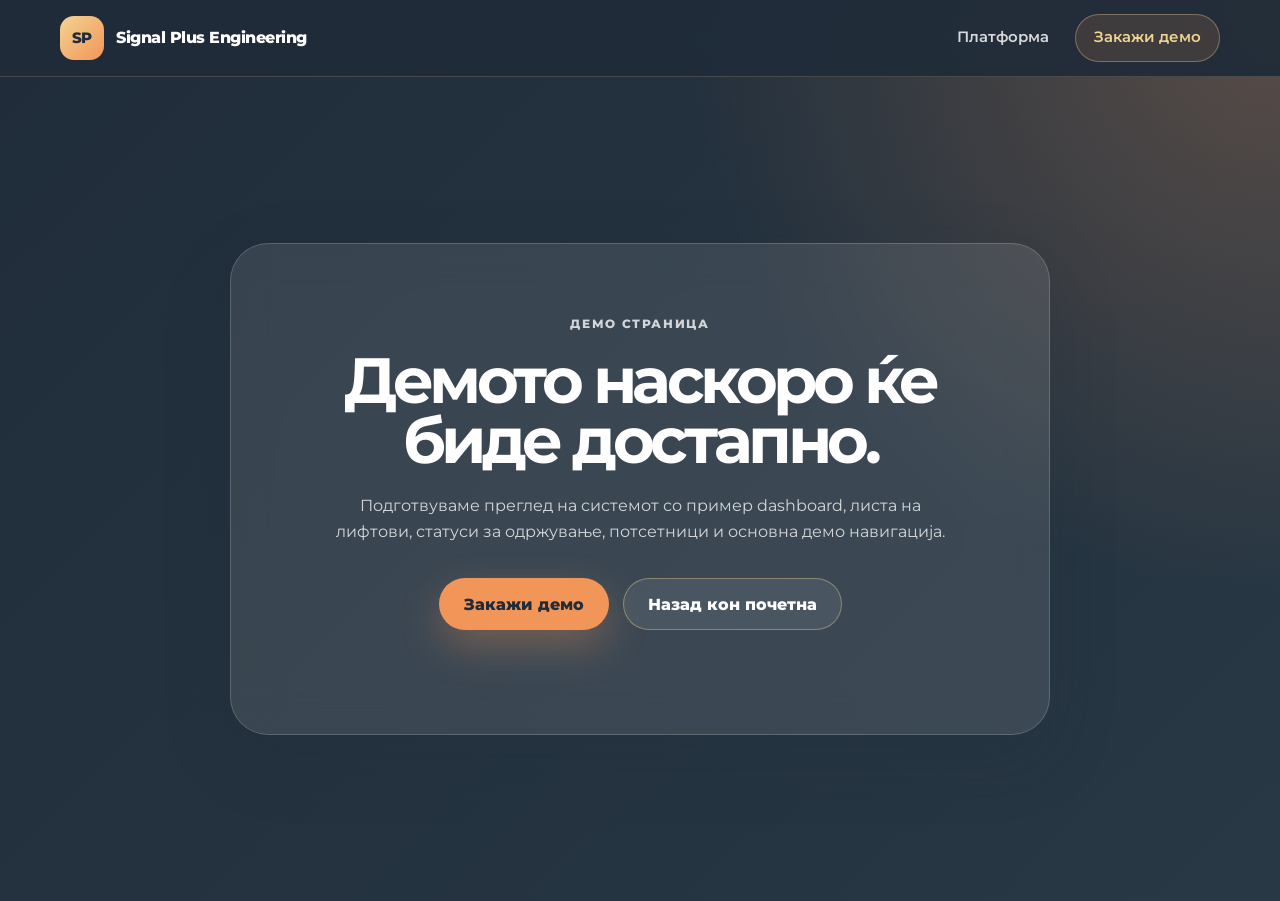
==== demo.html @ f6d77f13 "initial commit" ====
<!DOCTYPE html>
<html lang="mk">
<head>
  <meta charset="UTF-8" />
  <meta name="viewport" content="width=device-width, initial-scale=1.0" />
  <title>Демо | Signal Plus Engineering</title>
  <meta name="description" content="Демо страница за Signal Plus Engineering SaaS платформа за одржување на лифтови." />
  <link rel="preconnect" href="https://fonts.googleapis.com">
  <link rel="preconnect" href="https://fonts.gstatic.com" crossorigin>
  <link href="https://fonts.googleapis.com/css2?family=Montserrat:wght@400;500;600;700;800&display=swap" rel="stylesheet">
  <link rel="stylesheet" href="assets/css/style.css" />
</head>
<body class="demo-page">
  <header class="site-header">
    <nav class="navbar container">
      <a class="brand" href="index.html" aria-label="Signal Plus Engineering home">
        <span class="brand-mark">SP</span>
        <span class="brand-text">Signal Plus Engineering</span>
      </a>
      <div class="nav-menu static">
        <a href="index.html#platform">Платформа</a>
        <a href="index.html#contact" class="nav-cta">Закажи демо</a>
      </div>
    </nav>
  </header>

  <main class="coming-soon-wrap">
    <section class="coming-soon-card">
      <p class="eyebrow">Демо страница</p>
      <h1>Демото наскоро ќе биде достапно.</h1>
      <p>
        Подготвуваме преглед на системот со пример dashboard, листа на лифтови,
        статуси за одржување, потсетници и основна демо навигација.
      </p>
      <div class="hero-actions center-actions">
        <a class="btn btn-primary" href="index.html#contact">Закажи демо</a>
        <a class="btn btn-secondary" href="index.html">Назад кон почетна</a>
      </div>
    </section>
  </main>

  <script src="assets/js/main.js"></script>
</body>
</html>
---- assets/css/style.css ----
:root {
  --dark: #202C39;
  --navy: #283845;
  --sage: #B8B08D;
  --orange: #F29559;
  --cream: #F2D492;
  --white: #ffffff;
  --light: #f8f6ee;
  --muted: #eef0ea;
  --text: #26313c;
  --soft-shadow: 0 24px 70px rgba(32, 44, 57, 0.16);
  --radius-lg: 28px;
  --radius-md: 18px;
}

* {
  box-sizing: border-box;
}

html {
  scroll-behavior: smooth;
}

body {
  margin: 0;
  font-family: 'Montserrat', sans-serif;
  background: var(--light);
  color: var(--text);
  line-height: 1.6;
}

a {
  color: inherit;
  text-decoration: none;
}

.container {
  width: min(1160px, calc(100% - 40px));
  margin: 0 auto;
}

.section-padding {
  padding: 96px 0;
}

.site-header {
  position: sticky;
  top: 0;
  z-index: 50;
  background: rgba(32, 44, 57, 0.92);
  backdrop-filter: blur(18px);
  border-bottom: 1px solid rgba(242, 212, 146, 0.18);
}

.navbar {
  min-height: 76px;
  display: flex;
  align-items: center;
  justify-content: space-between;
  gap: 24px;
}

.brand {
  display: inline-flex;
  align-items: center;
  gap: 12px;
  color: var(--white);
  font-weight: 800;
  letter-spacing: -0.03em;
}

.brand-mark {
  width: 44px;
  height: 44px;
  display: grid;
  place-items: center;
  color: var(--dark);
  background: linear-gradient(135deg, var(--cream), var(--orange));
  border-radius: 14px;
  font-size: 0.95rem;
}

.nav-menu {
  display: flex;
  align-items: center;
  gap: 26px;
  color: rgba(255, 255, 255, 0.82);
  font-size: 0.92rem;
  font-weight: 600;
}

.nav-menu a:hover {
  color: var(--cream);
}

.nav-cta {
  padding: 11px 18px;
  border-radius: 999px;
  background: rgba(242, 149, 89, 0.14);
  color: var(--cream) !important;
  border: 1px solid rgba(242, 212, 146, 0.35);
}

.nav-toggle {
  display: none;
  background: transparent;
  border: 0;
  cursor: pointer;
}

.nav-toggle span {
  display: block;
  width: 26px;
  height: 2px;
  background: var(--white);
  margin: 6px 0;
}

.hero {
  position: relative;
  overflow: hidden;
  color: var(--white);
  background: radial-gradient(circle at top right, rgba(242, 149, 89, 0.38), transparent 34%), linear-gradient(135deg, var(--dark), var(--navy));
}

.hero-bg {
  position: absolute;
  inset: 0;
  opacity: 0.22;
  background-image:
    linear-gradient(rgba(242, 212, 146, 0.15) 1px, transparent 1px),
    linear-gradient(90deg, rgba(242, 212, 146, 0.15) 1px, transparent 1px);
  background-size: 54px 54px;
}

.hero-grid {
  position: relative;
  display: grid;
  grid-template-columns: 1.04fr 0.96fr;
  gap: 56px;
  align-items: center;
}

.eyebrow {
  margin: 0 0 16px;
  color: var(--cream);
  font-size: 0.78rem;
  font-weight: 800;
  text-transform: uppercase;
  letter-spacing: 0.13em;
}

.eyebrow.dark {
  color: var(--orange);
}

h1, h2, h3, p {
  margin-top: 0;
}

h1 {
  max-width: 780px;
  margin-bottom: 22px;
  font-size: clamp(2.7rem, 6vw, 5.7rem);
  line-height: 0.95;
  letter-spacing: -0.07em;
}

h2 {
  margin-bottom: 18px;
  color: var(--dark);
  font-size: clamp(2rem, 4vw, 3.6rem);
  line-height: 1.04;
  letter-spacing: -0.055em;
}

h3 {
  color: var(--dark);
  font-size: 1.25rem;
  line-height: 1.22;
}

.hero-lead {
  max-width: 650px;
  color: rgba(255, 255, 255, 0.82);
  font-size: 1.12rem;
}

.hero-actions {
  display: flex;
  flex-wrap: wrap;
  gap: 14px;
  margin: 34px 0;
}

.btn {
  display: inline-flex;
  align-items: center;
  justify-content: center;
  min-height: 52px;
  padding: 0 24px;
  border-radius: 999px;
  border: 1px solid transparent;
  font-weight: 800;
  cursor: pointer;
  transition: transform 0.2s ease, box-shadow 0.2s ease, background 0.2s ease;
}

.btn:hover {
  transform: translateY(-2px);
}

.btn-primary {
  background: var(--orange);
  color: var(--dark);
  box-shadow: 0 16px 40px rgba(242, 149, 89, 0.32);
}

.btn-secondary {
  color: var(--white);
  border-color: rgba(242, 212, 146, 0.38);
  background: rgba(255, 255, 255, 0.08);
}

.hero-stats {
  display: grid;
  grid-template-columns: repeat(3, 1fr);
  gap: 14px;
  max-width: 690px;
}

.hero-stats div {
  padding: 20px;
  border-radius: var(--radius-md);
  background: rgba(255, 255, 255, 0.08);
  border: 1px solid rgba(255, 255, 255, 0.12);
}

.hero-stats strong {
  display: block;
  font-size: 1.65rem;
  color: var(--cream);
}

.hero-stats span {
  color: rgba(255, 255, 255, 0.72);
  font-size: 0.88rem;
}

.hero-panel {
  padding: 22px;
  border-radius: 34px;
  background: rgba(255, 255, 255, 0.11);
  border: 1px solid rgba(255, 255, 255, 0.18);
  box-shadow: var(--soft-shadow);
  backdrop-filter: blur(20px);
}

.panel-topbar {
  display: flex;
  gap: 8px;
  margin-bottom: 20px;
}

.panel-topbar span {
  width: 11px;
  height: 11px;
  border-radius: 50%;
  background: var(--cream);
  opacity: 0.8;
}

.dashboard-row {
  display: grid;
  grid-template-columns: 1fr 1fr;
  gap: 14px;
}

.dashboard-card {
  padding: 22px;
  border-radius: 24px;
  color: var(--dark);
  background: rgba(255, 255, 255, 0.92);
}

.dashboard-card.large {
  display: flex;
  justify-content: space-between;
  gap: 20px;
  align-items: center;
  margin-bottom: 14px;
  background: linear-gradient(135deg, var(--cream), #fff3ca);
}

.dashboard-card p,
.dashboard-card span {
  margin: 0;
  color: rgba(32, 44, 57, 0.68);
  font-size: 0.86rem;
  font-weight: 600;
}

.dashboard-card h3 {
  margin: 8px 0 0;
  font-size: 2.4rem;
}

.status-pill {
  padding: 8px 12px;
  border-radius: 999px;
  font-size: 0.76rem;
  font-weight: 800;
}

.status-pill.good {
  color: var(--dark);
  background: rgba(184, 176, 141, 0.5);
}

.warning-card {
  background: #fff7eb;
}

.maintenance-list {
  margin-top: 14px;
  padding: 8px;
  border-radius: 22px;
  background: rgba(32, 44, 57, 0.5);
}

.maintenance-list div {
  display: flex;
  align-items: center;
  justify-content: space-between;
  gap: 12px;
  padding: 13px;
  color: rgba(255, 255, 255, 0.82);
  font-size: 0.87rem;
}

.maintenance-list b {
  color: var(--cream);
}

.dot,
.feature-line span {
  width: 10px;
  height: 10px;
  flex: 0 0 auto;
  border-radius: 50%;
  background: var(--sage);
}

.dot.warn {
  background: var(--cream);
}

.dot.danger {
  background: var(--orange);
}

.split-section {
  display: grid;
  grid-template-columns: 1fr 0.9fr;
  gap: 50px;
  align-items: end;
  margin-bottom: 42px;
}

.section-text,
.section-heading p,
.feature-card p,
.feature-line p,
.about-grid p,
.coming-soon-card p {
  color: rgba(32, 44, 57, 0.72);
}

.cards-grid.three {
  display: grid;
  grid-template-columns: repeat(3, 1fr);
  gap: 22px;
}

.feature-card {
  padding: 30px;
  border-radius: var(--radius-lg);
  background: var(--white);
  box-shadow: 0 16px 45px rgba(40, 56, 69, 0.08);
  border: 1px solid rgba(32, 44, 57, 0.06);
}

.icon-box {
  display: inline-grid;
  place-items: center;
  width: 48px;
  height: 48px;
  margin-bottom: 24px;
  border-radius: 16px;
  color: var(--dark);
  background: var(--cream);
  font-weight: 800;
}

.muted {
  background: var(--muted);
}

.section-heading.center {
  max-width: 760px;
  text-align: center;
  margin-bottom: 44px;
}

.feature-list {
  display: grid;
  grid-template-columns: repeat(2, 1fr);
  gap: 18px;
}

.feature-line {
  display: flex;
  gap: 18px;
  padding: 24px;
  border-radius: 24px;
  background: rgba(255, 255, 255, 0.72);
  border: 1px solid rgba(32, 44, 57, 0.07);
}

.feature-line h3 {
  margin-bottom: 7px;
}

.feature-line p {
  margin-bottom: 0;
}

.cta-band {
  padding: 72px 0;
  background: linear-gradient(135deg, var(--navy), var(--dark));
}

.cta-card {
  display: flex;
  align-items: center;
  justify-content: space-between;
  gap: 28px;
  padding: 44px;
  border-radius: 34px;
  background: rgba(255, 255, 255, 0.08);
  border: 1px solid rgba(242, 212, 146, 0.18);
}

.cta-card h2,
.cta-card p {
  color: var(--white);
}

.cta-card p:last-child {
  margin-bottom: 0;
  color: rgba(255, 255, 255, 0.72);
}

.about-grid {
  display: grid;
  grid-template-columns: 0.85fr 1fr;
  gap: 54px;
  align-items: center;
}

.about-image-card {
  min-height: 430px;
  display: flex;
  align-items: end;
  padding: 30px;
  border-radius: 36px;
  background: radial-gradient(circle at top left, rgba(242, 212, 146, 0.8), transparent 40%), linear-gradient(145deg, var(--dark), var(--navy));
  box-shadow: var(--soft-shadow);
}

.about-image-card span {
  color: var(--cream);
  font-size: 1.6rem;
  font-weight: 800;
  letter-spacing: -0.04em;
}

.contact-section {
  background: var(--white);
}

.contact-grid {
  display: grid;
  grid-template-columns: 0.85fr 1.15fr;
  gap: 54px;
}

.contact-note {
  display: grid;
  gap: 8px;
  margin-top: 30px;
  padding: 22px;
  border-radius: 22px;
  background: var(--light);
  border-left: 5px solid var(--orange);
}

.contact-form {
  padding: 34px;
  border-radius: 32px;
  background: var(--light);
  border: 1px solid rgba(32, 44, 57, 0.08);
  box-shadow: 0 18px 50px rgba(40, 56, 69, 0.08);
}

.form-row {
  margin-bottom: 18px;
}

.form-row.two-cols {
  display: grid;
  grid-template-columns: 1fr 1fr;
  gap: 16px;
}

label {
  display: block;
  margin-bottom: 8px;
  color: var(--dark);
  font-size: 0.86rem;
  font-weight: 800;
}

input,
textarea {
  width: 100%;
  padding: 15px 16px;
  border-radius: 16px;
  border: 1px solid rgba(32, 44, 57, 0.14);
  background: var(--white);
  color: var(--dark);
  font: inherit;
  outline: none;
}

input:focus,
textarea:focus {
  border-color: var(--orange);
  box-shadow: 0 0 0 4px rgba(242, 149, 89, 0.14);
}

.form-submit {
  width: 100%;
  border: 0;
}

.form-status {
  margin: 14px 0 0;
  font-size: 0.92rem;
  font-weight: 700;
}

.form-status.success {
  color: #47704d;
}

.form-status.error {
  color: #aa4b30;
}

.site-footer {
  padding: 34px 0;
  color: rgba(255, 255, 255, 0.76);
  background: var(--dark);
}

.footer-grid {
  display: flex;
  align-items: center;
  justify-content: space-between;
  gap: 24px;
}

.site-footer strong {
  color: var(--white);
}

.site-footer p {
  margin-bottom: 0;
}

.footer-links {
  display: flex;
  gap: 20px;
  font-weight: 700;
}

.footer-links a:hover {
  color: var(--cream);
}

.demo-page {
  min-height: 100vh;
  background: radial-gradient(circle at top right, rgba(242, 149, 89, 0.26), transparent 38%), linear-gradient(135deg, var(--dark), var(--navy));
}

.coming-soon-wrap {
  min-height: calc(100vh - 76px);
  display: grid;
  place-items: center;
  padding: 40px 20px;
}

.coming-soon-card {
  width: min(820px, 100%);
  padding: clamp(34px, 6vw, 70px);
  text-align: center;
  border-radius: 38px;
  background: rgba(255, 255, 255, 0.1);
  border: 1px solid rgba(255, 255, 255, 0.18);
  box-shadow: var(--soft-shadow);
  backdrop-filter: blur(20px);
}

.coming-soon-card h1 {
  color: var(--white);
  font-size: clamp(2.3rem, 5vw, 4.8rem);
}

.coming-soon-card p {
  max-width: 620px;
  margin-left: auto;
  margin-right: auto;
  color: rgba(255, 255, 255, 0.78);
}

.center-actions {
  justify-content: center;
}

@media (max-width: 940px) {
  .nav-toggle {
    display: block;
  }

  .nav-menu:not(.static) {
    position: absolute;
    left: 20px;
    right: 20px;
    top: 82px;
    display: none;
    flex-direction: column;
    align-items: stretch;
    padding: 22px;
    border-radius: 24px;
    background: var(--dark);
    box-shadow: var(--soft-shadow);
  }

  .nav-menu.open {
    display: flex;
  }

  .hero-grid,
  .split-section,
  .about-grid,
  .contact-grid {
    grid-template-columns: 1fr;
  }

  .hero-panel {
    max-width: 680px;
  }

  .cards-grid.three,
  .feature-list {
    grid-template-columns: 1fr;
  }

  .cta-card,
  .footer-grid {
    flex-direction: column;
    align-items: flex-start;
  }
}

@media (max-width: 640px) {
  .container {
    width: min(100% - 28px, 1160px);
  }

  .section-padding {
    padding: 70px 0;
  }

  .brand-text {
    font-size: 0.86rem;
  }

  .hero-stats,
  .dashboard-row,
  .form-row.two-cols {
    grid-template-columns: 1fr;
  }

  .contact-form,
  .cta-card {
    padding: 24px;
  }

  .footer-links {
    flex-wrap: wrap;
  }
}
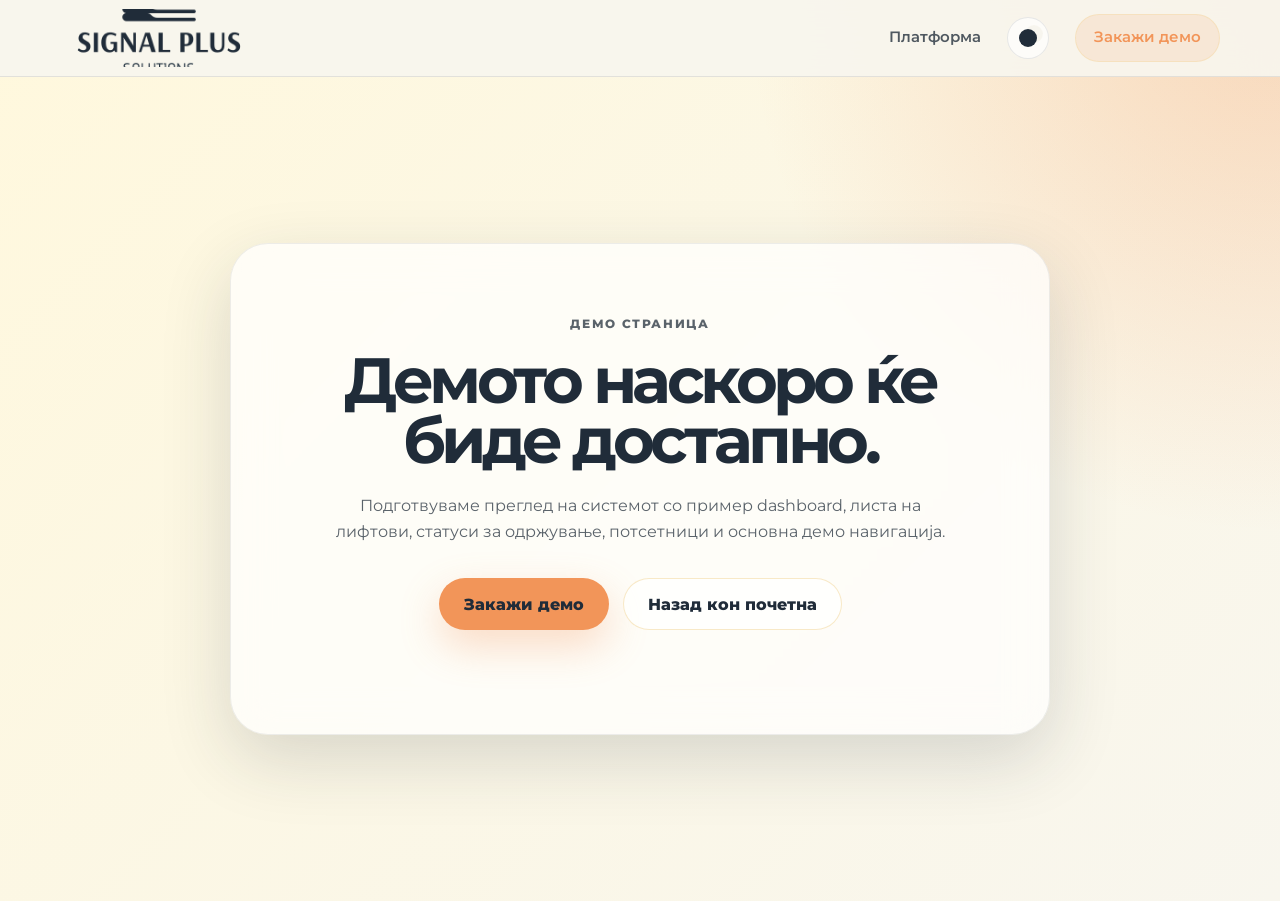
==== commit 0dffcc0c: "add dark theme; logos" ====
--- a/demo.html
+++ b/demo.html
@@ -8,17 +8,27 @@
   <link rel="preconnect" href="https://fonts.googleapis.com">
   <link rel="preconnect" href="https://fonts.gstatic.com" crossorigin>
   <link href="https://fonts.googleapis.com/css2?family=Montserrat:wght@400;500;600;700;800&display=swap" rel="stylesheet">
+  <script>
+    try {
+      document.documentElement.dataset.theme = localStorage.getItem('signalplus-theme') || (window.matchMedia('(prefers-color-scheme: dark)').matches ? 'dark' : 'light');
+    } catch (error) {
+      document.documentElement.dataset.theme = 'light';
+    }
+  </script>
   <link rel="stylesheet" href="assets/css/style.css" />
 </head>
 <body class="demo-page">
   <header class="site-header">
     <nav class="navbar container">
       <a class="brand" href="index.html" aria-label="Signal Plus Engineering home">
-        <span class="brand-mark">SP</span>
-        <span class="brand-text">Signal Plus Engineering</span>
+        <img class="brand-logo logo-on-light" src="assets/img/dark logo full.png" alt="Signal Plus Solutions" />
+        <img class="brand-logo logo-on-dark" src="assets/img/light logo full.png" alt="" aria-hidden="true" />
       </a>
       <div class="nav-menu static">
         <a href="index.html#platform">Платформа</a>
+        <button class="theme-toggle" type="button" aria-label="Switch to dark theme" aria-pressed="false">
+          <span class="theme-toggle-icon" aria-hidden="true"></span>
+        </button>
         <a href="index.html#contact" class="nav-cta">Закажи демо</a>
       </div>
     </nav>
--- a/assets/css/style.css
+++ b/assets/css/style.css
@@ -11,6 +11,67 @@
   --soft-shadow: 0 24px 70px rgba(32, 44, 57, 0.16);
   --radius-lg: 28px;
   --radius-md: 18px;
+  --page-bg: var(--light);
+  --section-bg: var(--light);
+  --muted-bg: var(--muted);
+  --surface: var(--white);
+  --surface-soft: #fbf8eb;
+  --surface-glass: rgba(255, 255, 255, 0.72);
+  --heading: var(--dark);
+  --body-copy: rgba(32, 44, 57, 0.72);
+  --header-bg: rgba(248, 246, 238, 0.92);
+  --header-border: rgba(32, 44, 57, 0.1);
+  --nav-link: rgba(32, 44, 57, 0.78);
+  --nav-hover: var(--orange);
+  --hero-bg: radial-gradient(circle at top right, rgba(242, 149, 89, 0.32), transparent 34%), linear-gradient(135deg, #fff8dd, var(--light));
+  --hero-grid-color: rgba(32, 44, 57, 0.08);
+  --hero-text: var(--dark);
+  --hero-copy: rgba(32, 44, 57, 0.74);
+  --hero-panel-bg: rgba(255, 255, 255, 0.7);
+  --hero-panel-border: rgba(32, 44, 57, 0.08);
+  --hero-stat-bg: rgba(255, 255, 255, 0.78);
+  --hero-stat-border: rgba(32, 44, 57, 0.08);
+  --hero-stat-copy: rgba(32, 44, 57, 0.66);
+  --hero-accent: var(--orange);
+  --maintenance-bg: rgba(32, 44, 57, 0.08);
+  --maintenance-copy: rgba(32, 44, 57, 0.78);
+  --field-bg: var(--white);
+  --field-border: rgba(32, 44, 57, 0.14);
+  --footer-bg: var(--dark);
+  --eyebrow-color: var(--orange);
+}
+
+[data-theme="dark"] {
+  --page-bg: var(--dark);
+  --section-bg: #23303c;
+  --muted-bg: var(--navy);
+  --surface: #2c3b48;
+  --surface-soft: #263440;
+  --surface-glass: rgba(255, 255, 255, 0.08);
+  --heading: var(--cream);
+  --text: #f8f6ee;
+  --body-copy: rgba(248, 246, 238, 0.72);
+  --header-bg: rgba(32, 44, 57, 0.92);
+  --header-border: rgba(242, 212, 146, 0.18);
+  --nav-link: rgba(255, 255, 255, 0.82);
+  --nav-hover: var(--cream);
+  --hero-bg: radial-gradient(circle at top right, rgba(242, 149, 89, 0.38), transparent 34%), linear-gradient(135deg, var(--dark), var(--navy));
+  --hero-grid-color: rgba(242, 212, 146, 0.15);
+  --hero-text: var(--white);
+  --hero-copy: rgba(255, 255, 255, 0.82);
+  --hero-panel-bg: rgba(255, 255, 255, 0.11);
+  --hero-panel-border: rgba(255, 255, 255, 0.18);
+  --hero-stat-bg: rgba(255, 255, 255, 0.08);
+  --hero-stat-border: rgba(255, 255, 255, 0.12);
+  --hero-stat-copy: rgba(255, 255, 255, 0.72);
+  --hero-accent: var(--cream);
+  --maintenance-bg: rgba(32, 44, 57, 0.5);
+  --maintenance-copy: rgba(255, 255, 255, 0.82);
+  --field-bg: #22303b;
+  --field-border: rgba(242, 212, 146, 0.18);
+  --footer-bg: #18222c;
+  --eyebrow-color: var(--cream);
+  --soft-shadow: 0 24px 70px rgba(7, 12, 18, 0.34);
 }
 
 * {
@@ -24,9 +85,10 @@
 body {
   margin: 0;
   font-family: 'Montserrat', sans-serif;
-  background: var(--light);
+  background: var(--page-bg);
   color: var(--text);
   line-height: 1.6;
+  transition: background 0.2s ease, color 0.2s ease;
 }
 
 a {
@@ -47,9 +109,9 @@
   position: sticky;
   top: 0;
   z-index: 50;
-  background: rgba(32, 44, 57, 0.92);
+  background: var(--header-bg);
   backdrop-filter: blur(18px);
-  border-bottom: 1px solid rgba(242, 212, 146, 0.18);
+  border-bottom: 1px solid var(--header-border);
 }
 
 .navbar {
@@ -61,44 +123,78 @@
 }
 
 .brand {
-  display: inline-flex;
-  align-items: center;
-  gap: 12px;
-  color: var(--white);
-  font-weight: 800;
-  letter-spacing: -0.03em;
-}
-
-.brand-mark {
-  width: 44px;
-  height: 44px;
-  display: grid;
-  place-items: center;
-  color: var(--dark);
-  background: linear-gradient(135deg, var(--cream), var(--orange));
-  border-radius: 14px;
-  font-size: 0.95rem;
+  position: relative;
+  display: block;
+  width: 198px;
+  height: 58px;
+  flex: 0 0 auto;
+  overflow: hidden;
+}
+
+.brand-logo {
+  position: absolute;
+  top: 50%;
+  left: 50%;
+  width: 230px;
+  height: 230px;
+  max-width: none;
+  object-fit: contain;
+  transform: translate(-50%, -50%);
+}
+
+.logo-on-dark,
+[data-theme="dark"] .logo-on-light {
+  display: none;
+}
+
+[data-theme="dark"] .logo-on-dark {
+  display: block;
 }
 
 .nav-menu {
   display: flex;
   align-items: center;
   gap: 26px;
-  color: rgba(255, 255, 255, 0.82);
+  color: var(--nav-link);
   font-size: 0.92rem;
   font-weight: 600;
 }
 
 .nav-menu a:hover {
-  color: var(--cream);
+  color: var(--nav-hover);
 }
 
 .nav-cta {
   padding: 11px 18px;
   border-radius: 999px;
   background: rgba(242, 149, 89, 0.14);
-  color: var(--cream) !important;
+  color: var(--nav-hover) !important;
   border: 1px solid rgba(242, 212, 146, 0.35);
+}
+
+.theme-toggle {
+  width: 42px;
+  height: 42px;
+  display: inline-grid;
+  place-items: center;
+  border-radius: 999px;
+  border: 1px solid var(--header-border);
+  background: var(--surface-glass);
+  cursor: pointer;
+}
+
+.theme-toggle-icon {
+  width: 18px;
+  height: 18px;
+  display: block;
+  border-radius: 50%;
+  background: var(--dark);
+  box-shadow: 6px -4px 0 var(--header-bg);
+}
+
+[data-theme="dark"] .theme-toggle-icon {
+  background: var(--cream);
+  box-shadow: 0 0 0 4px rgba(242, 212, 146, 0.18), 0 0 18px rgba(242, 212, 146, 0.42);
 }
 
 .nav-toggle {
@@ -112,15 +208,15 @@
   display: block;
   width: 26px;
   height: 2px;
-  background: var(--white);
+  background: var(--nav-link);
   margin: 6px 0;
 }
 
 .hero {
   position: relative;
   overflow: hidden;
-  color: var(--white);
-  background: radial-gradient(circle at top right, rgba(242, 149, 89, 0.38), transparent 34%), linear-gradient(135deg, var(--dark), var(--navy));
+  color: var(--hero-text);
+  background: var(--hero-bg);
 }
 
 .hero-bg {
@@ -128,8 +224,8 @@
   inset: 0;
   opacity: 0.22;
   background-image:
-    linear-gradient(rgba(242, 212, 146, 0.15) 1px, transparent 1px),
-    linear-gradient(90deg, rgba(242, 212, 146, 0.15) 1px, transparent 1px);
+    linear-gradient(var(--hero-grid-color) 1px, transparent 1px),
+    linear-gradient(90deg, var(--hero-grid-color) 1px, transparent 1px);
   background-size: 54px 54px;
 }
 
@@ -143,7 +239,7 @@
 
 .eyebrow {
   margin: 0 0 16px;
-  color: var(--cream);
+  color: var(--eyebrow-color);
   font-size: 0.78rem;
   font-weight: 800;
   text-transform: uppercase;
@@ -168,21 +264,21 @@
 
 h2 {
   margin-bottom: 18px;
-  color: var(--dark);
+  color: var(--heading);
   font-size: clamp(2rem, 4vw, 3.6rem);
   line-height: 1.04;
   letter-spacing: -0.055em;
 }
 
 h3 {
-  color: var(--dark);
+  color: var(--heading);
   font-size: 1.25rem;
   line-height: 1.22;
 }
 
 .hero-lead {
   max-width: 650px;
-  color: rgba(255, 255, 255, 0.82);
+  color: var(--hero-copy);
   font-size: 1.12rem;
 }
 
@@ -217,9 +313,9 @@
 }
 
 .btn-secondary {
-  color: var(--white);
-  border-color: rgba(242, 212, 146, 0.38);
-  background: rgba(255, 255, 255, 0.08);
+  color: var(--hero-text);
+  border-color: rgba(242, 212, 146, 0.5);
+  background: var(--surface-glass);
 }
 
 .hero-stats {
@@ -232,26 +328,26 @@
 .hero-stats div {
   padding: 20px;
   border-radius: var(--radius-md);
-  background: rgba(255, 255, 255, 0.08);
-  border: 1px solid rgba(255, 255, 255, 0.12);
+  background: var(--hero-stat-bg);
+  border: 1px solid var(--hero-stat-border);
 }
 
 .hero-stats strong {
   display: block;
   font-size: 1.65rem;
-  color: var(--cream);
+  color: var(--hero-accent);
 }
 
 .hero-stats span {
-  color: rgba(255, 255, 255, 0.72);
+  color: var(--hero-stat-copy);
   font-size: 0.88rem;
 }
 
 .hero-panel {
   padding: 22px;
   border-radius: 34px;
-  background: rgba(255, 255, 255, 0.11);
-  border: 1px solid rgba(255, 255, 255, 0.18);
+  background: var(--hero-panel-bg);
+  border: 1px solid var(--hero-panel-border);
   box-shadow: var(--soft-shadow);
   backdrop-filter: blur(20px);
 }
@@ -302,6 +398,7 @@
 
 .dashboard-card h3 {
   margin: 8px 0 0;
+  color: var(--dark);
   font-size: 2.4rem;
 }
 
@@ -325,7 +422,7 @@
   margin-top: 14px;
   padding: 8px;
   border-radius: 22px;
-  background: rgba(32, 44, 57, 0.5);
+  background: var(--maintenance-bg);
 }
 
 .maintenance-list div {
@@ -334,12 +431,12 @@
   justify-content: space-between;
   gap: 12px;
   padding: 13px;
-  color: rgba(255, 255, 255, 0.82);
+  color: var(--maintenance-copy);
   font-size: 0.87rem;
 }
 
 .maintenance-list b {
-  color: var(--cream);
+  color: var(--hero-accent);
 }
 
 .dot,
@@ -373,7 +470,7 @@
 .feature-line p,
 .about-grid p,
 .coming-soon-card p {
-  color: rgba(32, 44, 57, 0.72);
+  color: var(--body-copy);
 }
 
 .cards-grid.three {
@@ -385,9 +482,9 @@
 .feature-card {
   padding: 30px;
   border-radius: var(--radius-lg);
-  background: var(--white);
+  background: var(--surface);
   box-shadow: 0 16px 45px rgba(40, 56, 69, 0.08);
-  border: 1px solid rgba(32, 44, 57, 0.06);
+  border: 1px solid var(--header-border);
 }
 
 .icon-box {
@@ -403,7 +500,7 @@
 }
 
 .muted {
-  background: var(--muted);
+  background: var(--muted-bg);
 }
 
 .section-heading.center {
@@ -423,8 +520,8 @@
   gap: 18px;
   padding: 24px;
   border-radius: 24px;
-  background: rgba(255, 255, 255, 0.72);
-  border: 1px solid rgba(32, 44, 57, 0.07);
+  background: var(--surface-glass);
+  border: 1px solid var(--header-border);
 }
 
 .feature-line h3 {
@@ -470,23 +567,22 @@
 
 .about-image-card {
   min-height: 430px;
-  display: flex;
-  align-items: end;
-  padding: 30px;
+  display: grid;
+  place-items: center;
+  padding: 28px;
   border-radius: 36px;
   background: radial-gradient(circle at top left, rgba(242, 212, 146, 0.8), transparent 40%), linear-gradient(145deg, var(--dark), var(--navy));
   box-shadow: var(--soft-shadow);
 }
 
-.about-image-card span {
-  color: var(--cream);
-  font-size: 1.6rem;
-  font-weight: 800;
-  letter-spacing: -0.04em;
+.about-logo {
+  width: min(100%, 360px);
+  aspect-ratio: 1;
+  object-fit: contain;
 }
 
 .contact-section {
-  background: var(--white);
+  background: var(--surface);
 }
 
 .contact-grid {
@@ -501,15 +597,15 @@
   margin-top: 30px;
   padding: 22px;
   border-radius: 22px;
-  background: var(--light);
+  background: var(--surface-soft);
   border-left: 5px solid var(--orange);
 }
 
 .contact-form {
   padding: 34px;
   border-radius: 32px;
-  background: var(--light);
-  border: 1px solid rgba(32, 44, 57, 0.08);
+  background: var(--surface-soft);
+  border: 1px solid var(--header-border);
   box-shadow: 0 18px 50px rgba(40, 56, 69, 0.08);
 }
 
@@ -526,7 +622,7 @@
 label {
   display: block;
   margin-bottom: 8px;
-  color: var(--dark);
+  color: var(--heading);
   font-size: 0.86rem;
   font-weight: 800;
 }
@@ -536,9 +632,9 @@
   width: 100%;
   padding: 15px 16px;
   border-radius: 16px;
-  border: 1px solid rgba(32, 44, 57, 0.14);
-  background: var(--white);
-  color: var(--dark);
+  border: 1px solid var(--field-border);
+  background: var(--field-bg);
+  color: var(--text);
   font: inherit;
   outline: none;
 }
@@ -571,7 +667,7 @@
 .site-footer {
   padding: 34px 0;
   color: rgba(255, 255, 255, 0.76);
-  background: var(--dark);
+  background: var(--footer-bg);
 }
 
 .footer-grid {
@@ -585,6 +681,15 @@
   color: var(--white);
 }
 
+.footer-logo {
+  width: 190px;
+  height: 82px;
+  display: block;
+  object-fit: contain;
+  object-position: left center;
+  margin: -20px 0 -14px -22px;
+}
+
 .site-footer p {
   margin-bottom: 0;
 }
@@ -601,7 +706,7 @@
 
 .demo-page {
   min-height: 100vh;
-  background: radial-gradient(circle at top right, rgba(242, 149, 89, 0.26), transparent 38%), linear-gradient(135deg, var(--dark), var(--navy));
+  background: var(--hero-bg);
 }
 
 .coming-soon-wrap {
@@ -616,14 +721,14 @@
   padding: clamp(34px, 6vw, 70px);
   text-align: center;
   border-radius: 38px;
-  background: rgba(255, 255, 255, 0.1);
-  border: 1px solid rgba(255, 255, 255, 0.18);
+  background: var(--hero-panel-bg);
+  border: 1px solid var(--hero-panel-border);
   box-shadow: var(--soft-shadow);
   backdrop-filter: blur(20px);
 }
 
 .coming-soon-card h1 {
-  color: var(--white);
+  color: var(--hero-text);
   font-size: clamp(2.3rem, 5vw, 4.8rem);
 }
 
@@ -631,7 +736,7 @@
   max-width: 620px;
   margin-left: auto;
   margin-right: auto;
-  color: rgba(255, 255, 255, 0.78);
+  color: var(--hero-copy);
 }
 
 .center-actions {
@@ -653,7 +758,8 @@
     align-items: stretch;
     padding: 22px;
     border-radius: 24px;
-    background: var(--dark);
+    background: var(--surface);
+    border: 1px solid var(--header-border);
     box-shadow: var(--soft-shadow);
   }
 
@@ -689,12 +795,35 @@
     width: min(100% - 28px, 1160px);
   }
 
+  .navbar {
+    gap: 12px;
+  }
+
   .section-padding {
     padding: 70px 0;
   }
 
-  .brand-text {
-    font-size: 0.86rem;
+  .brand {
+    width: 136px;
+    height: 52px;
+  }
+
+  .brand-logo {
+    width: 172px;
+    height: 172px;
+  }
+
+  .nav-menu.static {
+    gap: 12px;
+    font-size: 0.82rem;
+  }
+
+  .nav-menu.static a:first-child {
+    display: none;
+  }
+
+  .nav-menu.static .nav-cta {
+    padding: 9px 12px;
   }
 
   .hero-stats,
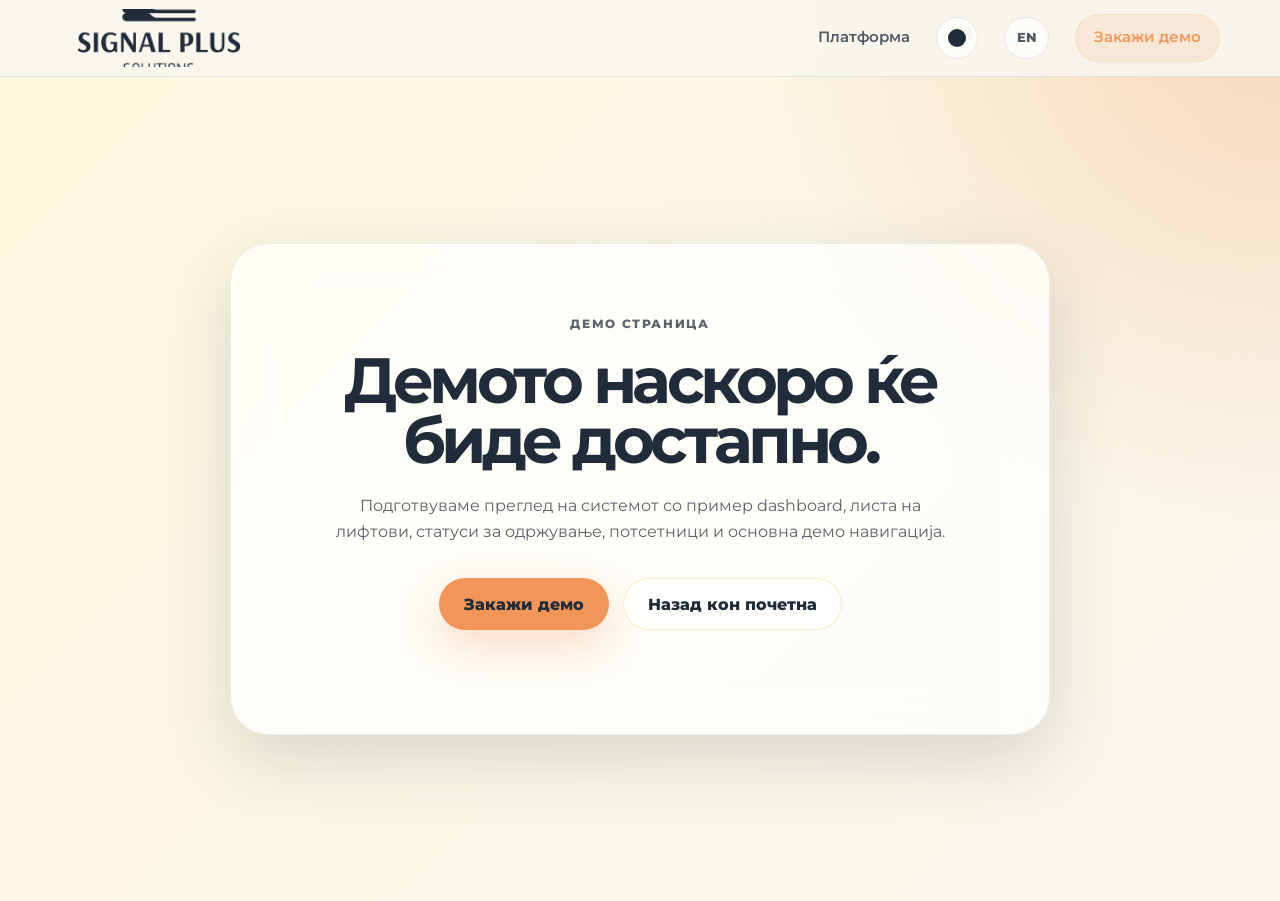
==== commit ede4c1cc: "english language" ====
--- a/demo.html
+++ b/demo.html
@@ -3,8 +3,8 @@
 <head>
   <meta charset="UTF-8" />
   <meta name="viewport" content="width=device-width, initial-scale=1.0" />
-  <title>Демо | Signal Plus Engineering</title>
-  <meta name="description" content="Демо страница за Signal Plus Engineering SaaS платформа за одржување на лифтови." />
+  <title data-i18n-document="title">Демо | Signal Plus Engineering</title>
+  <meta name="description" content="Демо страница за Signal Plus Engineering SaaS платформа за одржување на лифтови." data-i18n-document="description" />
   <link rel="preconnect" href="https://fonts.googleapis.com">
   <link rel="preconnect" href="https://fonts.gstatic.com" crossorigin>
   <link href="https://fonts.googleapis.com/css2?family=Montserrat:wght@400;500;600;700;800&display=swap" rel="stylesheet">
@@ -20,31 +20,32 @@
 <body class="demo-page">
   <header class="site-header">
     <nav class="navbar container">
-      <a class="brand" href="index.html" aria-label="Signal Plus Engineering home">
+      <a class="brand" href="index.html" aria-label="Signal Plus Engineering home" data-i18n-aria-label="common.brandAria">
         <img class="brand-logo logo-on-light" src="assets/img/dark logo full.png" alt="Signal Plus Solutions" />
         <img class="brand-logo logo-on-dark" src="assets/img/light logo full.png" alt="" aria-hidden="true" />
       </a>
       <div class="nav-menu static">
-        <a href="index.html#platform">Платформа</a>
+        <a href="index.html#platform" data-i18n="nav.platform">Платформа</a>
         <button class="theme-toggle" type="button" aria-label="Switch to dark theme" aria-pressed="false">
           <span class="theme-toggle-icon" aria-hidden="true"></span>
         </button>
-        <a href="index.html#contact" class="nav-cta">Закажи демо</a>
+        <button class="language-toggle" type="button" aria-label="Switch to English" data-lang-toggle>EN</button>
+        <a href="index.html#contact" class="nav-cta" data-i18n="common.scheduleDemo">Закажи демо</a>
       </div>
     </nav>
   </header>
 
   <main class="coming-soon-wrap">
     <section class="coming-soon-card">
-      <p class="eyebrow">Демо страница</p>
-      <h1>Демото наскоро ќе биде достапно.</h1>
-      <p>
+      <p class="eyebrow" data-i18n="demo.eyebrow">Демо страница</p>
+      <h1 data-i18n="demo.title">Демото наскоро ќе биде достапно.</h1>
+      <p data-i18n="demo.text">
         Подготвуваме преглед на системот со пример dashboard, листа на лифтови,
         статуси за одржување, потсетници и основна демо навигација.
       </p>
       <div class="hero-actions center-actions">
-        <a class="btn btn-primary" href="index.html#contact">Закажи демо</a>
-        <a class="btn btn-secondary" href="index.html">Назад кон почетна</a>
+        <a class="btn btn-primary" href="index.html#contact" data-i18n="common.scheduleDemo">Закажи демо</a>
+        <a class="btn btn-secondary" href="index.html" data-i18n="demo.backHome">Назад кон почетна</a>
       </div>
     </section>
   </main>
--- a/assets/css/style.css
+++ b/assets/css/style.css
@@ -197,6 +197,24 @@
   box-shadow: 0 0 0 4px rgba(242, 212, 146, 0.18), 0 0 18px rgba(242, 212, 146, 0.42);
 }
 
+.language-toggle {
+  min-width: 44px;
+  height: 42px;
+  padding: 0 12px;
+  border-radius: 999px;
+  border: 1px solid var(--header-border);
+  background: var(--surface-glass);
+  color: var(--nav-link);
+  font: inherit;
+  font-size: 0.82rem;
+  font-weight: 800;
+  cursor: pointer;
+}
+
+.language-toggle:hover {
+  color: var(--nav-hover);
+}
+
 .nav-toggle {
   display: none;
   background: transparent;
@@ -567,18 +585,20 @@
 
 .about-image-card {
   min-height: 430px;
-  display: grid;
-  place-items: center;
-  padding: 28px;
+  overflow: hidden;
   border-radius: 36px;
-  background: radial-gradient(circle at top left, rgba(242, 212, 146, 0.8), transparent 40%), linear-gradient(145deg, var(--dark), var(--navy));
+  background: var(--surface);
+  border: 1px solid var(--header-border);
   box-shadow: var(--soft-shadow);
 }
 
-.about-logo {
-  width: min(100%, 360px);
-  aspect-ratio: 1;
-  object-fit: contain;
+.about-design {
+  width: 100%;
+  height: 100%;
+  min-height: 430px;
+  display: block;
+  object-fit: cover;
+  object-position: center;
 }
 
 .contact-section {
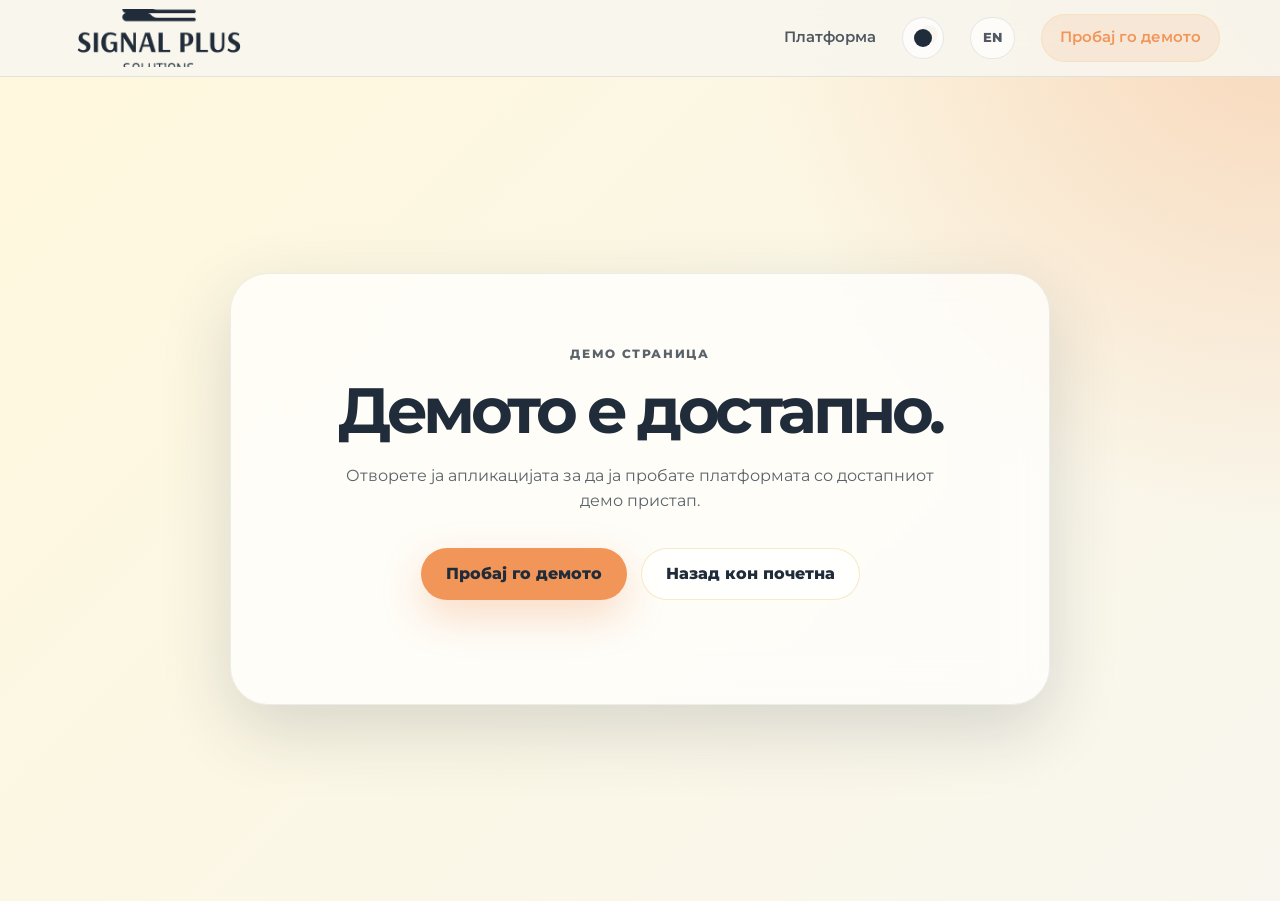
==== commit 38fca0f8: "change image" ====
--- a/demo.html
+++ b/demo.html
@@ -3,8 +3,39 @@
 <head>
   <meta charset="UTF-8" />
   <meta name="viewport" content="width=device-width, initial-scale=1.0" />
-  <title data-i18n-document="title">Демо | Signal Plus Engineering</title>
-  <meta name="description" content="Демо страница за Signal Plus Engineering SaaS платформа за одржување на лифтови." data-i18n-document="description" />
+  <title data-i18n-document="title">Демо | Signal Plus Solutions</title>
+  <meta name="description" content="Демо страница за Signal Plus Solutions SaaS платформа за одржување на лифтови." data-i18n-document="description" />
+  <link rel="canonical" href="https://signalplus.click/demo.html" />
+  <meta name="theme-color" content="#202C39" />
+  <meta name="application-name" content="Signal Plus Solutions" />
+  <meta name="apple-mobile-web-app-title" content="Signal Plus" />
+  <meta name="msapplication-TileColor" content="#202C39" />
+  <meta name="msapplication-TileImage" content="https://signalplus.click/assets/img/dark%20logo.png" />
+  <meta itemprop="name" content="Demo | Signal Plus Solutions" />
+  <meta itemprop="description" content="Пробајте ја Signal Plus платформата за одржување на лифтови." />
+  <meta itemprop="image" content="https://signalplus.click/assets/img/signalplus-designs.jpg" />
+  <meta itemprop="logo" content="https://signalplus.click/assets/img/dark%20logo.png" />
+  <meta property="og:site_name" content="Signal Plus Solutions" />
+  <meta property="og:title" content="Демо | Signal Plus Solutions" />
+  <meta property="og:description" content="Пробајте ја Signal Plus платформата за одржување на лифтови." />
+  <meta property="og:type" content="website" />
+  <meta property="og:url" content="https://signalplus.click/demo.html" />
+  <meta property="og:image" content="https://signalplus.click/assets/img/signalplus-designs.jpg" />
+  <meta property="og:image:secure_url" content="https://signalplus.click/assets/img/signalplus-designs.jpg" />
+  <meta property="og:image:type" content="image/jpeg" />
+  <meta property="og:image:width" content="1050" />
+  <meta property="og:image:height" content="875" />
+  <meta property="og:image:alt" content="Signal Plus Solutions platform preview" />
+  <meta property="og:logo" content="https://signalplus.click/assets/img/dark%20logo.png" />
+  <meta property="og:locale" content="mk_MK" />
+  <meta name="twitter:card" content="summary_large_image" />
+  <meta name="twitter:title" content="Демо | Signal Plus Solutions" />
+  <meta name="twitter:description" content="Пробајте ја Signal Plus платформата за одржување на лифтови." />
+  <meta name="twitter:image" content="https://signalplus.click/assets/img/signalplus-designs.jpg" />
+  <meta name="twitter:image:alt" content="Signal Plus Solutions platform preview" />
+  <link rel="icon" type="image/png" href="assets/img/dark%20logo.png" />
+  <link rel="apple-touch-icon" href="assets/img/dark%20logo.png" />
+  <link rel="image_src" href="https://signalplus.click/assets/img/signalplus-designs.jpg" />
   <link rel="preconnect" href="https://fonts.googleapis.com">
   <link rel="preconnect" href="https://fonts.gstatic.com" crossorigin>
   <link href="https://fonts.googleapis.com/css2?family=Montserrat:wght@400;500;600;700;800&display=swap" rel="stylesheet">
@@ -16,11 +47,24 @@
     }
   </script>
   <link rel="stylesheet" href="assets/css/style.css" />
+  <script type="application/ld+json">
+    {
+      "@context": "https://schema.org",
+      "@type": "SoftwareApplication",
+      "name": "Signal Plus Solutions",
+      "applicationCategory": "BusinessApplication",
+      "operatingSystem": "Web",
+      "url": "https://app.signalplus.click",
+      "logo": "https://signalplus.click/assets/img/dark%20logo.png",
+      "image": "https://signalplus.click/assets/img/signalplus-designs.jpg",
+      "description": "Demo access for the Signal Plus elevator maintenance platform."
+    }
+  </script>
 </head>
 <body class="demo-page">
   <header class="site-header">
     <nav class="navbar container">
-      <a class="brand" href="index.html" aria-label="Signal Plus Engineering home" data-i18n-aria-label="common.brandAria">
+      <a class="brand" href="index.html" aria-label="Signal Plus Solutions home" data-i18n-aria-label="common.brandAria">
         <img class="brand-logo logo-on-light" src="assets/img/dark logo full.png" alt="Signal Plus Solutions" />
         <img class="brand-logo logo-on-dark" src="assets/img/light logo full.png" alt="" aria-hidden="true" />
       </a>
@@ -30,7 +74,7 @@
           <span class="theme-toggle-icon" aria-hidden="true"></span>
         </button>
         <button class="language-toggle" type="button" aria-label="Switch to English" data-lang-toggle>EN</button>
-        <a href="index.html#contact" class="nav-cta" data-i18n="common.scheduleDemo">Закажи демо</a>
+        <a href="https://app.signalplus.click" class="nav-cta" data-i18n="common.tryDemo" target="_blank" rel="noopener">Пробај демо</a>
       </div>
     </nav>
   </header>
@@ -38,13 +82,12 @@
   <main class="coming-soon-wrap">
     <section class="coming-soon-card">
       <p class="eyebrow" data-i18n="demo.eyebrow">Демо страница</p>
-      <h1 data-i18n="demo.title">Демото наскоро ќе биде достапно.</h1>
+      <h1 data-i18n="demo.title">Демото е достапно.</h1>
       <p data-i18n="demo.text">
-        Подготвуваме преглед на системот со пример dashboard, листа на лифтови,
-        статуси за одржување, потсетници и основна демо навигација.
+        Отворете ја апликацијата за да ја пробате платформата со достапниот демо пристап.
       </p>
       <div class="hero-actions center-actions">
-        <a class="btn btn-primary" href="index.html#contact" data-i18n="common.scheduleDemo">Закажи демо</a>
+        <a class="btn btn-primary" href="https://app.signalplus.click" data-i18n="common.tryDemo" target="_blank" rel="noopener">Пробај демо</a>
         <a class="btn btn-secondary" href="index.html" data-i18n="demo.backHome">Назад кон почетна</a>
       </div>
     </section>
--- a/assets/css/style.css
+++ b/assets/css/style.css
@@ -324,6 +324,12 @@
   transform: translateY(-2px);
 }
 
+.btn:disabled {
+  cursor: not-allowed;
+  opacity: 0.66;
+  transform: none;
+}
+
 .btn-primary {
   background: var(--orange);
   color: var(--dark);
